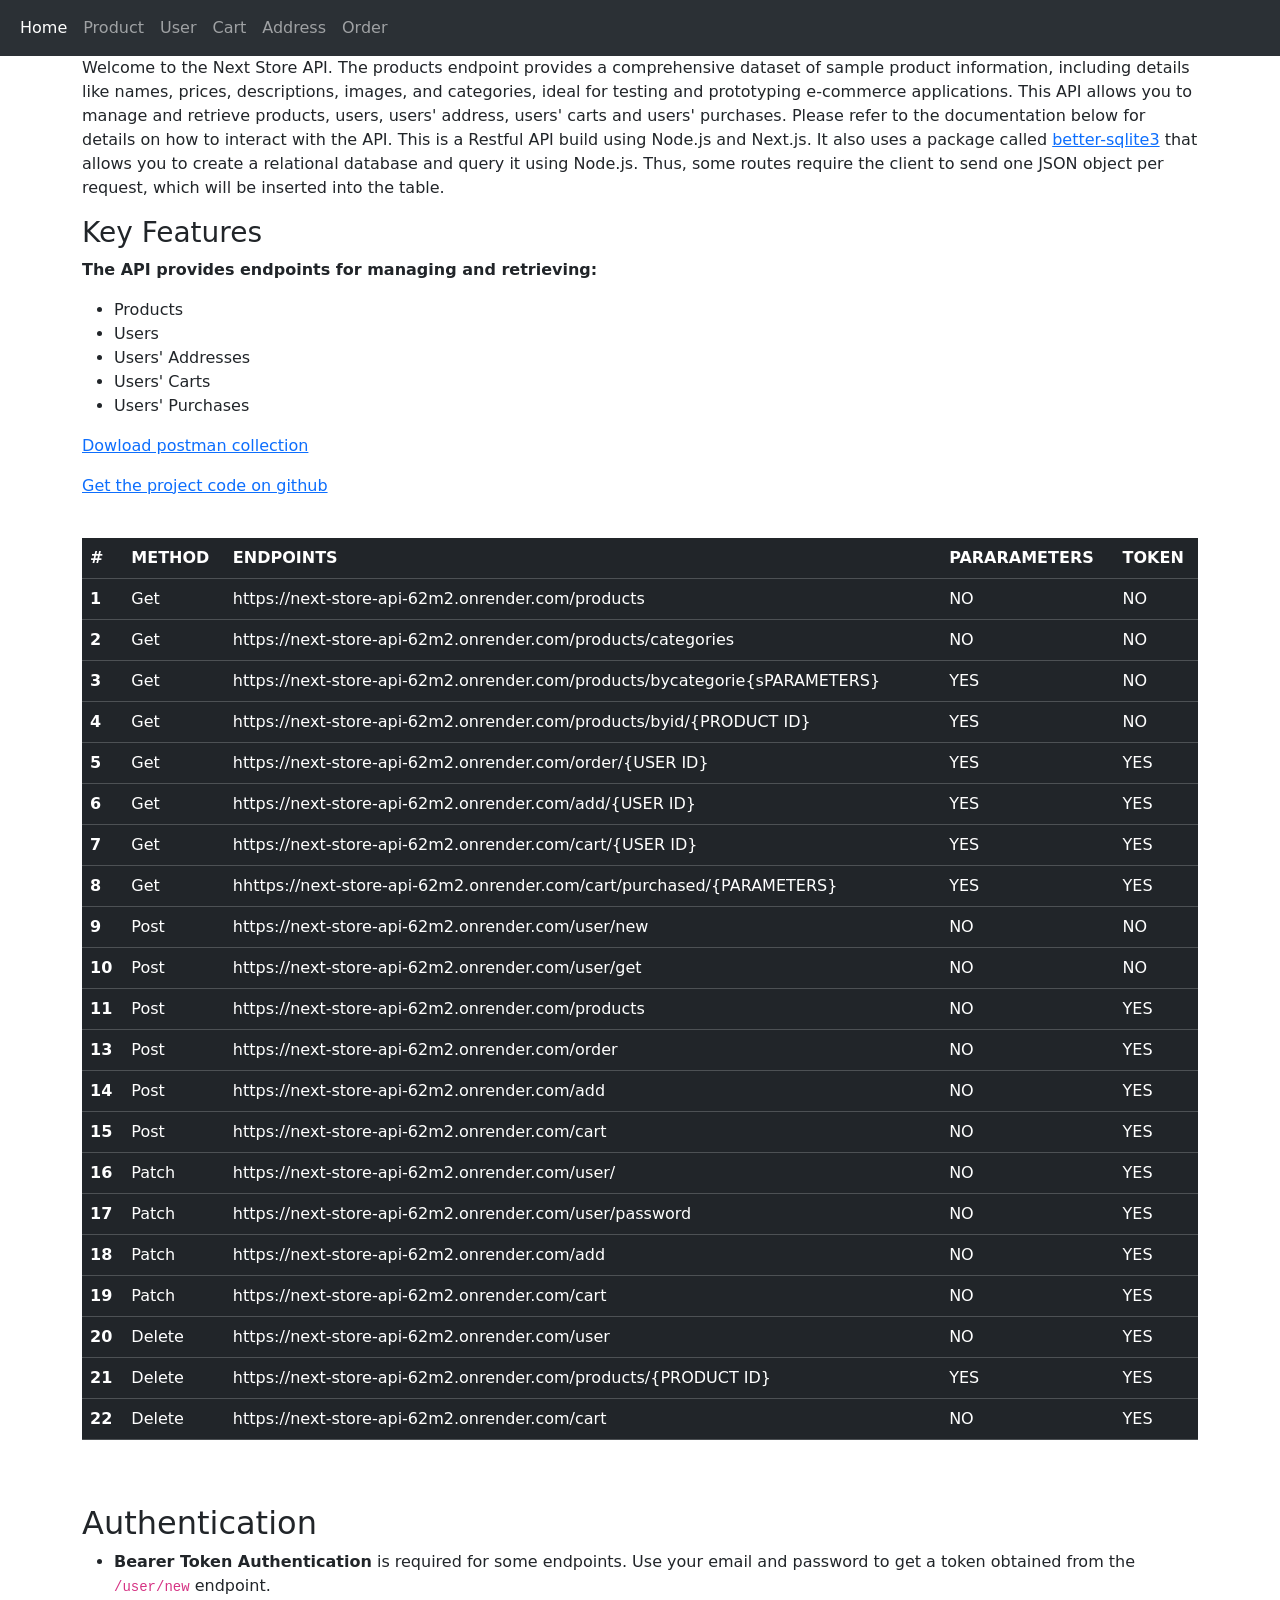
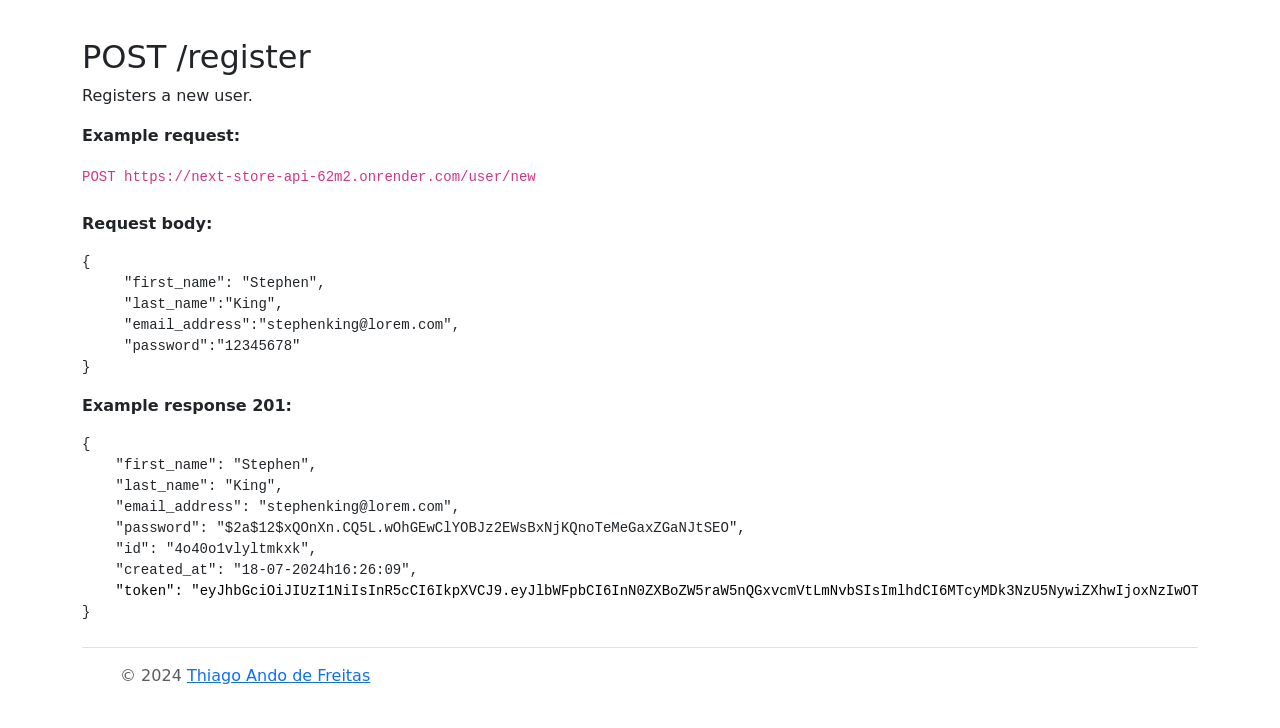
==== views/index.html @ abd3eab4 "User Test API on fire!" ====
<!DOCTYPE html>
<html>

<head>
  <title>Next Store API Documentation</title>
  <link href="https://cdn.jsdelivr.net/npm/bootstrap@5.3.3/dist/css/bootstrap.min.css" rel="stylesheet">
  <script src="https://cdn.jsdelivr.net/npm/bootstrap@5.3.3/dist/js/bootstrap.bundle.min.js"></script>
  <link rel="stylesheet" type="text/css" href="/css/style.css" />
</head>

<body>
  <section id="Home">
    <nav class="navbar navbar-expand-lg bg-body-tertiary fixed-top" data-bs-theme="dark">
      <div class="container-fluid">
        <button class="navbar-toggler" type="button" data-bs-toggle="collapse" data-bs-target="#navbarSupportedContent"
          aria-controls="navbarSupportedContent" aria-expanded="false" aria-label="Toggle navigation">
          <span class="navbar-toggler-icon"></span>
        </button>
        <div class="collapse navbar-collapse" id="navbarSupportedContent">
          <ul class="navbar-nav me-auto mb-2 mb-lg-0">
            <li class="nav-item Home">
              <a class="nav-link active" aria-current="page"
                href='https://next-store-api-62m2.onrender.com/doc'>Home</a>
            </li>
            <li class="nav-item">
              <a class="nav-link Product" href="https://next-store-api-62m2.onrender.com/doc/product">Product</a>
            </li>
            <li class="nav-item">
              <a class="nav-link Product" href="https://next-store-api-62m2.onrender.com/doc/user">User</a>
            </li>
            <li class="nav-item">
              <a class="nav-link Cart" href="https://next-store-api-62m2.onrender.com/doc/cart">Cart</a>
            </li>
            <li class="nav-item">
              <a class="nav-link Address" href="https://next-store-api-62m2.onrender.com/doc/address">Address</a>
            </li>
            <li class="nav-item">
              <a class="nav-link Order" href="https://next-store-api-62m2.onrender.com/doc/order">Order</a>
            </li>
          </ul>
        </div>
      </div>
    </nav>
    <div class="container">
      <h1>Next Store API Documentation</h1>
      <div class="containehttps://www.npmjs.com/package/better-sqlite3r">
        <p class="welcome"> Welcome to the Next Store API. The products endpoint provides a comprehensive dataset of
          sample
          product
          information,
          including details like names, prices, descriptions, images, and categories, ideal for testing and prototyping
          e-commerce applications. This API allows you to manage and retrieve products, users, users' address, users'
          carts
          and users' purchases. Please refer to the documentation below for details on how to interact with the API.
          This
          is a Restful API build using Node.js and Next.js. It also
          uses a package called
          <a href="https://www.npmjs.com/package/better-sqlite3">better-sqlite3</a> that allows you to create a
          relational
          database and query it using Node.js. Thus, some routes require the client to send
          one JSON object per request, which will be inserted into
          the table.
        </p>
        <h3 class="margin">Key Features</h3>
        <p><strong> The API provides endpoints for managing and retrieving:</strong></p>
        <ul>
          <li>Products</li>
          <li>Users</li>
          <li>Users' Addresses</li>
          <li>Users' Carts</li>
          <li>Users' Purchases</li>
        </ul>
        <p class="margin"></p>
      </div>
      <p id="download"><a href="/download">Dowload postman collection</a></p>
      <p id="download"><a href="https://github.com/ThiagoAndo/Next-Store-API">Get the project code on github</a></p>
      <br />
      <table class="table table-dark">
        <thead>
          <tr>
            <th scope="col">#</th>
            <th scope="col">METHOD</th>
            <th scope="col">ENDPOINTS</th>
            <th scope="col" class="ctr">PARARAMETERS</th>
            <th scope="col" class="ctr">TOKEN</th>
          </tr>
        </thead>
        <tbody>
          <tr>
            <th scope="row">1</th>
            <td class="get">Get</td>
            <td>https://next-store-api-62m2.onrender.com/products</td>
            <td class="ctr">NO</td>
            <td class="ctr">NO</td>
          </tr>
          <tr>
            <th scope="row">2</th>
            <td class="get">Get</td>
            <td>https://next-store-api-62m2.onrender.com/products/categories</td>
            <td class="ctr">NO</td>
            <td class="ctr">NO</td>
          </tr>
          <tr>
            <th scope="row">3</th>
            <td class="get">Get</td>
            <td>https://next-store-api-62m2.onrender.com/products/bycategorie{sPARAMETERS}</td>
            <td class="ctr">YES</td>
            <td class="ctr">NO</td>
          </tr>
          <tr>
            <th scope="row">4</th>
            <td class="get">Get</td>
            <td>https://next-store-api-62m2.onrender.com/products/byid/<span>{PRODUCT ID}</span></td>
            <td class="ctr">YES</td>
            <td class="ctr">NO</td>
          </tr>
          <tr>
            <th scope="row">5</th>
            <td class="get">Get</td>
            <td>https://next-store-api-62m2.onrender.com/order/{USER ID}</td>
            <td class="ctr">YES</td>
            <td class="ctr">YES</td>
          </tr>
          <tr>
            <th scope="row">6</th>
            <td class="get">Get</td>
            <td>https://next-store-api-62m2.onrender.com/add/{USER ID}</td>
            <td class="ctr">YES</td>
            <td class="ctr">YES</td>
          </tr>
          <tr>
            <th scope="row">7</th>
            <td class="get">Get</td>
            <td>https://next-store-api-62m2.onrender.com/cart/{USER ID}</td>
            <td class="ctr">YES</td>
            <td class="ctr">YES</td>
          </tr>
          <tr>
            <th scope="row">8</th>
            <td class="get">Get</td>
            <td>hhttps://next-store-api-62m2.onrender.com/cart/purchased/{PARAMETERS}</td>
            <td class="ctr">YES</td>
            <td class="ctr">YES</td>
          </tr>
          <tr>
            <th scope="row">9</th>
            <td class="post">Post</td>
            <td>https://next-store-api-62m2.onrender.com/user/new</td>
            <td class="ctr">NO</td>
            <td class="ctr">NO</td>
          </tr>
          <tr>
            <th scope="row">10</th>
            <td class="post">Post</td>
            <td>https://next-store-api-62m2.onrender.com/user/get</td>
            <td class="ctr">NO</td>
            <td class="ctr">NO</td>
          </tr>
          <tr>
            <th scope="row">11</th>
            <td class="post">Post</td>
            <td>https://next-store-api-62m2.onrender.com/products</td>
            <td class="ctr">NO</td>
            <td class="ctr">YES</td>
          </tr>
          <tr>
            <th scope="row">13</th>
            <td class="post">Post</td>
            <td>https://next-store-api-62m2.onrender.com/order</td>
            <td class="ctr">NO</td>
            <td class="ctr">YES</td>
          </tr>
          <tr>
            <th scope="row">14</th>
            <td class="post">Post</td>
            <td>https://next-store-api-62m2.onrender.com/add</td>
            <td class="ctr">NO</td>
            <td class="ctr">YES</td>
          </tr>
          <tr>
            <th scope="row">15</th>
            <td class="post">Post</td>
            <td>https://next-store-api-62m2.onrender.com/cart</td>
            <td class="ctr">NO</td>
            <td class="ctr">YES</td>
          </tr>
          <th scope="row">16</th>
          <td class="patch">Patch</td>
          <td>https://next-store-api-62m2.onrender.com/user/</td>
          <td class="ctr">NO</td>
          <td class="ctr">YES</td>
          </tr>
          <th scope="row">17</th>
          <td class="patch">Patch</td>
          <td>https://next-store-api-62m2.onrender.com/user/password</td>
          <td class="ctr">NO</td>
          <td class="ctr">YES</td>
          </tr>
          <th scope="row">18</th>
          <td class="patch">Patch</td>
          <td>https://next-store-api-62m2.onrender.com/add</td>
          <td class="ctr">NO</td>
          <td class="ctr">YES</td>
          </tr>
          <th scope="row">19</th>
          <td class="patch">Patch</td>
          <td>https://next-store-api-62m2.onrender.com/cart</td>
          <td class="ctr">NO</td>
          <td class="ctr">YES</td>
          </tr>
          <th scope="row">20</th>
          <td class="delete">Delete</td>
          <td>https://next-store-api-62m2.onrender.com/user</td>
          <td class="ctr">NO</td>
          <td class="ctr">YES</td>
          </tr>
          <th scope="row">21</th>
          <td class="delete">Delete</td>
          <td>https://next-store-api-62m2.onrender.com/products/{PRODUCT ID}</td>
          <td class="ctr">YES</td>
          <td class="ctr">YES</td>
          </tr>
          <th scope="row">22</th>
          <td class="delete">Delete</td>
          <td>https://next-store-api-62m2.onrender.com/cart</td>
          <td class="ctr">NO</td>
          <td class="ctr">YES</td>
          </tr>
        </tbody>
      </table>
      <br />
      <br />
      <h2>Authentication</h2>
      <ul>
        <li class="auth"><strong>Bearer Token Authentication</strong> is required for some endpoints. Use your email and
          password to
          get a token obtained from the
          <code>/user/new</code> endpoint.
        </li>
      </ul>
      </br>

      <div class="endpoint">
        <h2 class="post">POST /register</h2>
        <p>Registers a new user. </p>
        <div class="example">
          <p><strong>Example request:</strong></p>
          <div class="request">
            <code><span class="post">POST</span> https://next-store-api-62m2.onrender.com/user/new</code>
            <br />
            <br />
            <p><strong>Request body:</strong></p>
            <pre><code>{
     "first_name": "Stephen",
     "last_name":"King",
     "email_address":"stephenking@lorem.com",
     "password":"12345678"
}</code></pre>
          </div>
          <p><strong>Example response <span class="get">201</span>:</strong></p>
          <div class="response">
            <pre><code>{
    "first_name": "Stephen",
    "last_name": "King",
    "email_address": "stephenking@lorem.com",
    "password": "$2a$12$xQOnXn.CQ5L.wOhGEwClYOBJz2EWsBxNjKQnoTeMeGaxZGaNJtSEO",
    "id": "4o40o1vlyltmkxk",
    "created_at": "18-07-2024h16:26:09",
   <span style="color:black;"> "token": "eyJhbGciOiJIUzI1NiIsInR5cCI6IkpXVCJ9.eyJlbWFpbCI6InN0ZXBoZW5raW5nQGxvcmVtLmNvbSIsImlhdCI6MTcyMDk3NzU5NywiZXhwIjoxNzIwOTgxMTk3fQ.YyJ35C73_1hULnTJfszzZmj3I2kSlNQnRDp2nHrhug8"</span>
}</code></pre>
          </div>
        </div>
      </div>
  </section>
  <script src="https://cdn.jsdelivr.net/npm/bootstrap@5.3.3/dist/js/bootstrap.bundle.min.js"
    integrity="sha384-YvpcrYf0tY3lHB60NNkmXc5s9fDVZLESaAA55NDzOxhy9GkcIdslK1eN7N6jIeHz"
    crossorigin="anonymous"></script>
  <script src="/js/script.js"></script>
</body>
<div class="container">
  <footer class="d-flex flex-wrap justify-content-between align-items-center py-3 my-4 border-top">
    <div class="col-md-4 d-flex align-items-center">
      <a href="/" class="mb-3 me-2 mb-md-0 text-body-secondary text-decoration-none lh-1">
        <svg class="bi" width="30" height="24">
          <use xlink:href="#bootstrap" />
        </svg>
      </a>
      <span class="mb-3 mb-md-0 text-body-secondary">&copy; 2024 <a href="# ">Thiago Ando de Freitas</a></span>
    </div>
  </footer>



</html>
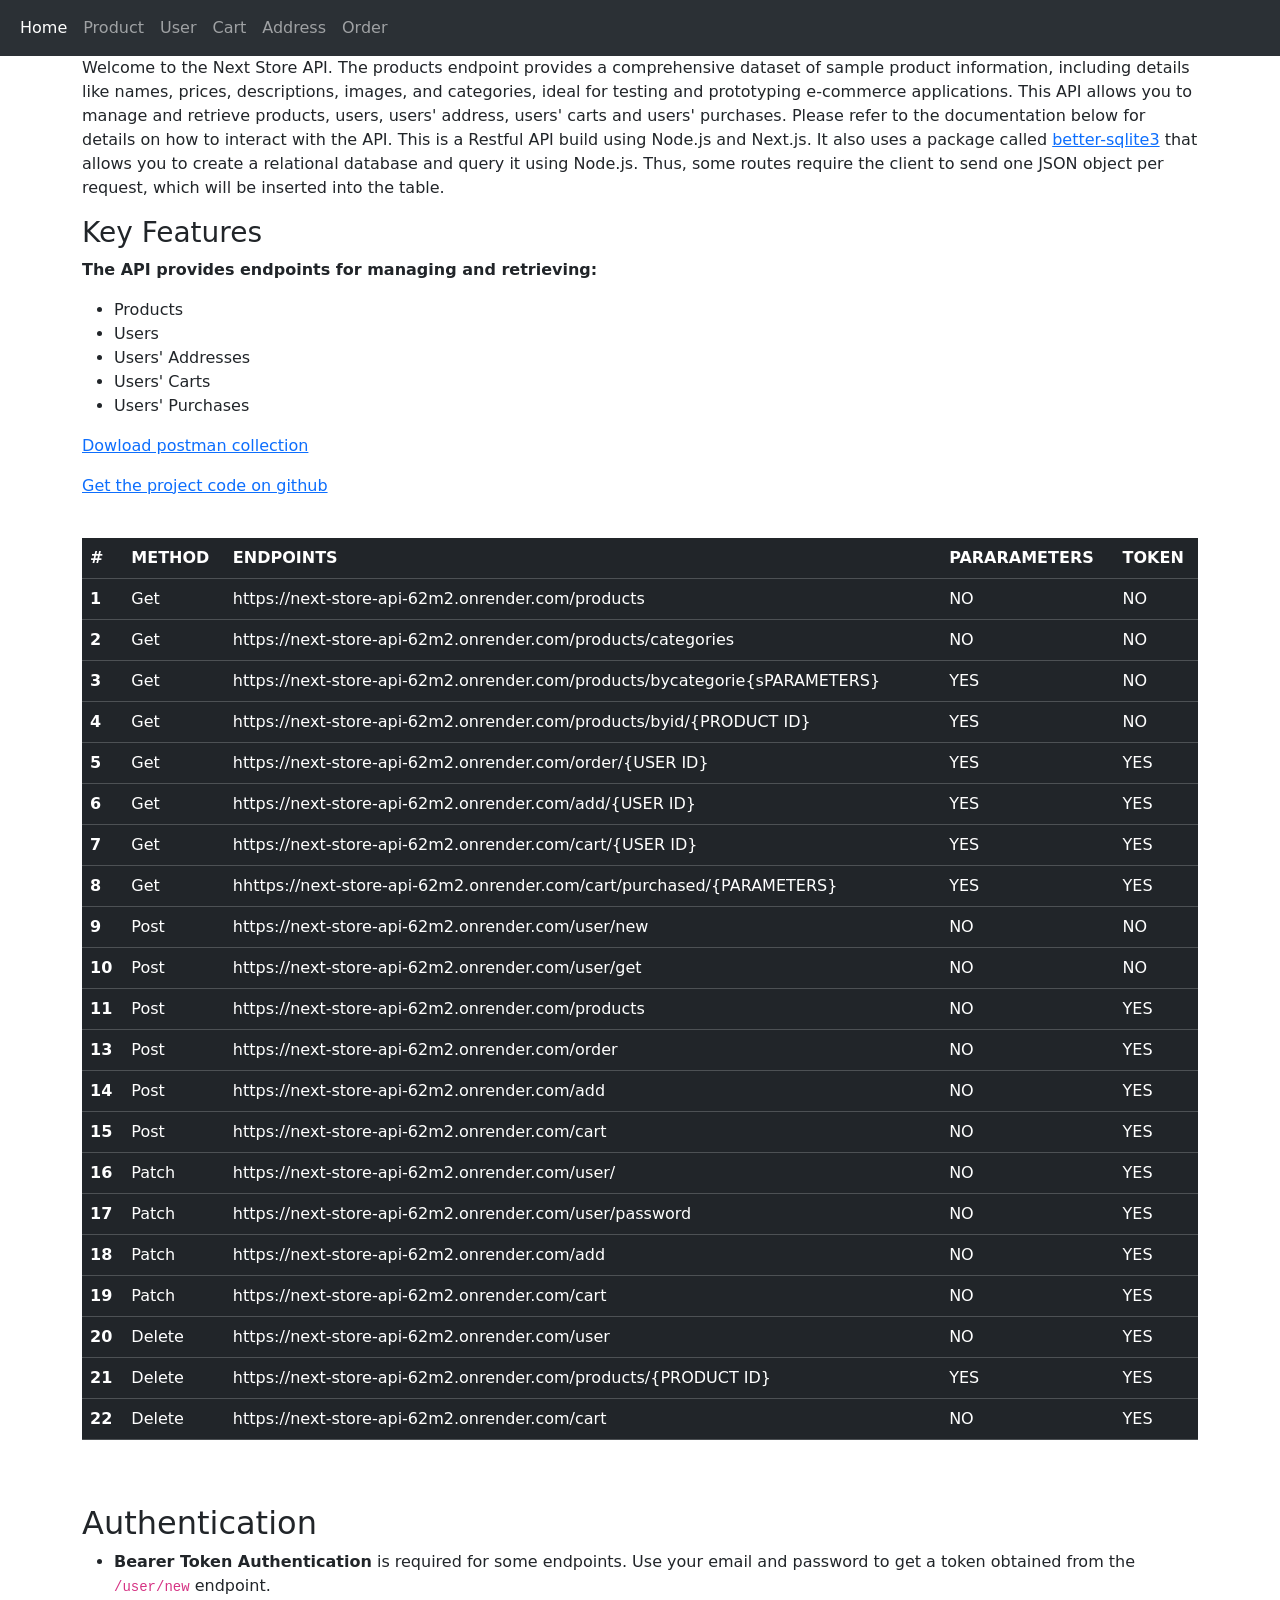
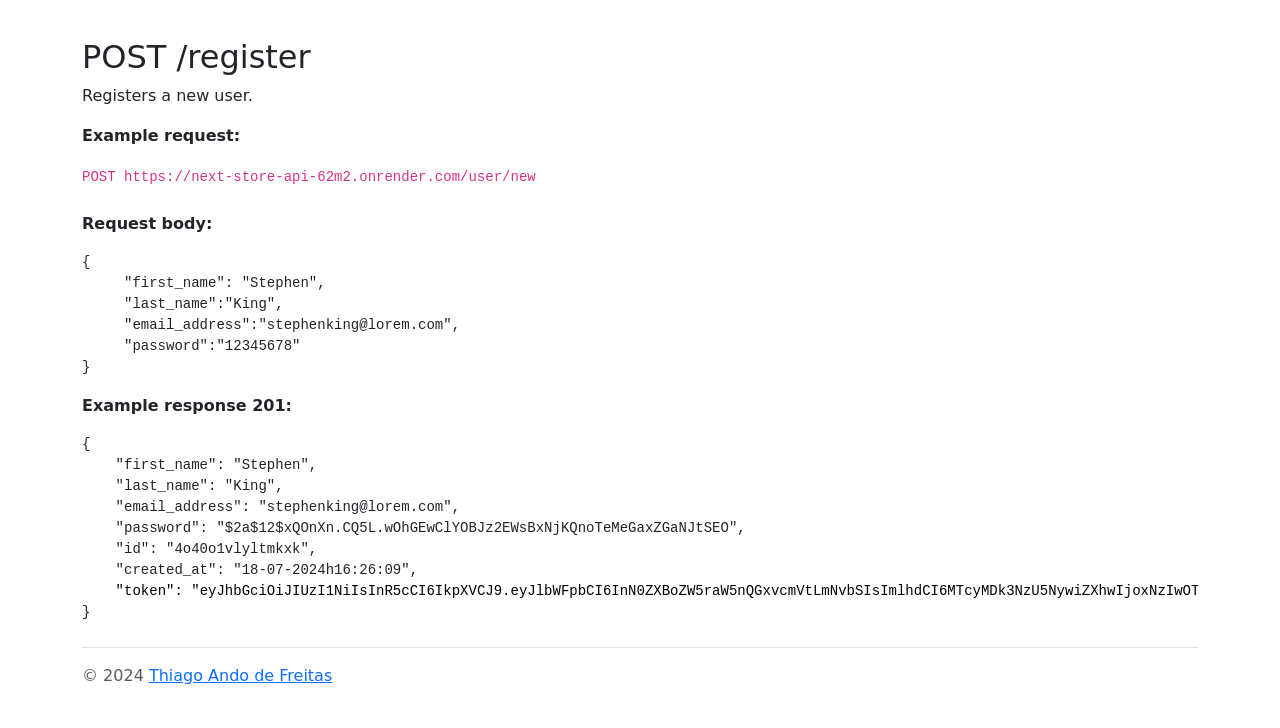
==== commit c4811274: "Working on oder test" ====
--- a/views/index.html
+++ b/views/index.html
@@ -279,16 +279,10 @@
 </body>
 <div class="container">
   <footer class="d-flex flex-wrap justify-content-between align-items-center py-3 my-4 border-top">
-    <div class="col-md-4 d-flex align-items-center">
-      <a href="/" class="mb-3 me-2 mb-md-0 text-body-secondary text-decoration-none lh-1">
-        <svg class="bi" width="30" height="24">
-          <use xlink:href="#bootstrap" />
-        </svg>
-      </a>
-      <span class="mb-3 mb-md-0 text-body-secondary">&copy; 2024 <a href="# ">Thiago Ando de Freitas</a></span>
-    </div>
+    <span class="mb-3 mb-md-0 text-body-secondary">&copy; 2024 <a
+        href="https://thiago-freitas-portfolio.vercel.app/">Thiago Ando de Freitas</a></span>
   </footer>
-
+</div>
 
 
 </html>
